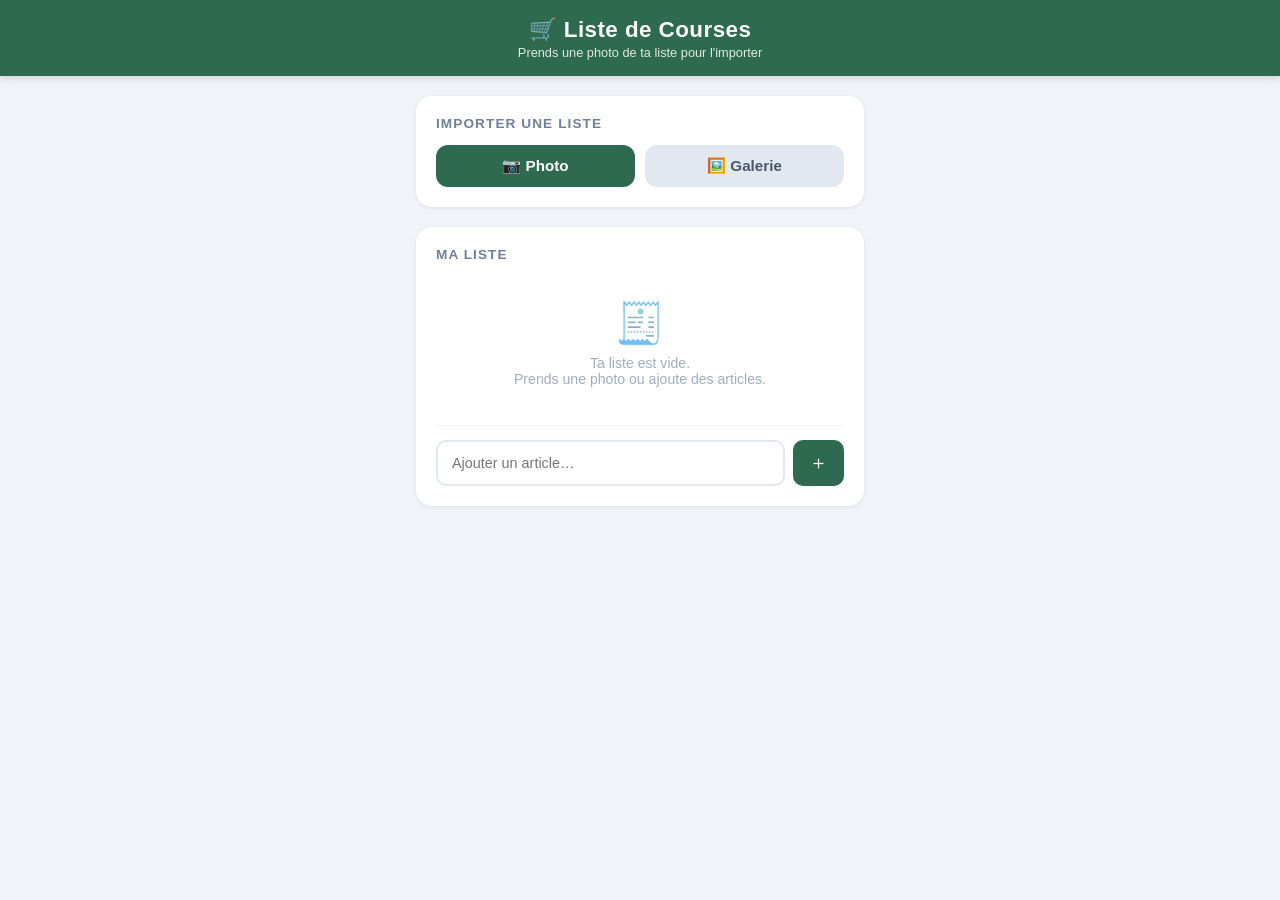
==== templates/index.html @ bf7882f8 "Add shopping list photo app with Claude vision Flask web app that lets users photograph a shopping l" ====
<!DOCTYPE html>
<html lang="fr">
<head>
  <meta charset="UTF-8">
  <meta name="viewport" content="width=device-width, initial-scale=1.0, maximum-scale=1.0">
  <title>Liste de Courses</title>
  <style>
    * { box-sizing: border-box; margin: 0; padding: 0; }

    body {
      font-family: -apple-system, BlinkMacSystemFont, 'Segoe UI', sans-serif;
      background: #f0f4f8;
      min-height: 100vh;
      color: #1a202c;
    }

    header {
      background: #2d6a4f;
      color: white;
      padding: 16px 20px;
      text-align: center;
      box-shadow: 0 2px 8px rgba(0,0,0,0.15);
    }

    header h1 {
      font-size: 1.4rem;
      font-weight: 700;
      letter-spacing: 0.02em;
    }

    header p {
      font-size: 0.8rem;
      opacity: 0.85;
      margin-top: 2px;
    }

    main {
      max-width: 480px;
      margin: 0 auto;
      padding: 20px 16px;
    }

    /* Photo section */
    .photo-section {
      background: white;
      border-radius: 16px;
      padding: 20px;
      box-shadow: 0 1px 4px rgba(0,0,0,0.08);
      margin-bottom: 20px;
    }

    .photo-section h2 {
      font-size: 0.85rem;
      text-transform: uppercase;
      letter-spacing: 0.08em;
      color: #718096;
      margin-bottom: 14px;
    }

    .photo-actions {
      display: flex;
      gap: 10px;
    }

    .btn {
      flex: 1;
      padding: 12px;
      border: none;
      border-radius: 12px;
      font-size: 0.95rem;
      font-weight: 600;
      cursor: pointer;
      transition: all 0.15s ease;
      display: flex;
      align-items: center;
      justify-content: center;
      gap: 6px;
    }

    .btn-primary {
      background: #2d6a4f;
      color: white;
    }

    .btn-primary:hover { background: #1b4332; }
    .btn-primary:active { transform: scale(0.97); }

    .btn-secondary {
      background: #e2e8f0;
      color: #4a5568;
    }

    .btn-secondary:hover { background: #cbd5e0; }
    .btn-secondary:active { transform: scale(0.97); }

    .btn:disabled {
      opacity: 0.5;
      cursor: not-allowed;
      transform: none;
    }

    input[type="file"] { display: none; }

    /* Preview */
    #preview-container {
      margin-top: 14px;
      display: none;
    }

    #preview-container img {
      width: 100%;
      max-height: 220px;
      object-fit: cover;
      border-radius: 10px;
      border: 2px solid #e2e8f0;
    }

    /* Spinner */
    .spinner-overlay {
      display: none;
      align-items: center;
      justify-content: center;
      gap: 10px;
      padding: 16px;
      color: #2d6a4f;
      font-weight: 500;
      font-size: 0.9rem;
    }

    .spinner {
      width: 22px;
      height: 22px;
      border: 3px solid #c6f6d5;
      border-top-color: #2d6a4f;
      border-radius: 50%;
      animation: spin 0.8s linear infinite;
    }

    @keyframes spin { to { transform: rotate(360deg); } }

    /* Error */
    .error-msg {
      display: none;
      background: #fff5f5;
      color: #c53030;
      border: 1px solid #fed7d7;
      border-radius: 10px;
      padding: 12px;
      font-size: 0.88rem;
      margin-top: 12px;
    }

    /* List section */
    .list-section {
      background: white;
      border-radius: 16px;
      padding: 20px;
      box-shadow: 0 1px 4px rgba(0,0,0,0.08);
    }

    .list-header {
      display: flex;
      align-items: center;
      justify-content: space-between;
      margin-bottom: 14px;
    }

    .list-header h2 {
      font-size: 0.85rem;
      text-transform: uppercase;
      letter-spacing: 0.08em;
      color: #718096;
    }

    .list-stats {
      font-size: 0.8rem;
      color: #a0aec0;
    }

    .clear-btn {
      background: none;
      border: none;
      color: #e53e3e;
      font-size: 0.8rem;
      cursor: pointer;
      padding: 4px 8px;
      border-radius: 6px;
      transition: background 0.15s;
    }

    .clear-btn:hover { background: #fff5f5; }

    #shopping-list {
      list-style: none;
    }

    #shopping-list li {
      display: flex;
      align-items: center;
      padding: 11px 0;
      border-bottom: 1px solid #f7fafc;
      gap: 12px;
      animation: slideIn 0.2s ease;
    }

    #shopping-list li:last-child { border-bottom: none; }

    @keyframes slideIn {
      from { opacity: 0; transform: translateX(-8px); }
      to { opacity: 1; transform: translateX(0); }
    }

    #shopping-list li input[type="checkbox"] {
      width: 20px;
      height: 20px;
      border-radius: 6px;
      accent-color: #2d6a4f;
      cursor: pointer;
      flex-shrink: 0;
    }

    .item-text {
      flex: 1;
      font-size: 0.95rem;
      transition: color 0.15s, text-decoration 0.15s;
      text-transform: capitalize;
    }

    .item-text.checked {
      color: #a0aec0;
      text-decoration: line-through;
    }

    .item-delete {
      background: none;
      border: none;
      color: #cbd5e0;
      cursor: pointer;
      font-size: 1.1rem;
      padding: 2px 6px;
      border-radius: 4px;
      transition: color 0.15s;
      line-height: 1;
    }

    .item-delete:hover { color: #e53e3e; }

    /* Add item manually */
    .add-item {
      display: flex;
      gap: 8px;
      margin-top: 14px;
      padding-top: 14px;
      border-top: 1px solid #f0f4f8;
    }

    .add-item input {
      flex: 1;
      padding: 10px 14px;
      border: 2px solid #e2e8f0;
      border-radius: 10px;
      font-size: 0.9rem;
      outline: none;
      transition: border-color 0.15s;
    }

    .add-item input:focus { border-color: #2d6a4f; }

    .add-item button {
      padding: 10px 16px;
      background: #2d6a4f;
      color: white;
      border: none;
      border-radius: 10px;
      font-size: 1.2rem;
      cursor: pointer;
      transition: background 0.15s;
    }

    .add-item button:hover { background: #1b4332; }

    /* Empty state */
    .empty-state {
      text-align: center;
      padding: 24px 0;
      color: #a0aec0;
    }

    .empty-state .icon { font-size: 2.5rem; margin-bottom: 8px; }
    .empty-state p { font-size: 0.88rem; }

    /* Progress bar */
    .progress-bar-container {
      margin-top: 12px;
      background: #f0f4f8;
      border-radius: 99px;
      height: 6px;
      overflow: hidden;
      display: none;
    }

    .progress-bar {
      height: 100%;
      background: #2d6a4f;
      border-radius: 99px;
      transition: width 0.3s ease;
    }
  </style>
</head>
<body>
  <header>
    <h1>🛒 Liste de Courses</h1>
    <p>Prends une photo de ta liste pour l'importer</p>
  </header>

  <main>
    <!-- Photo section -->
    <div class="photo-section">
      <h2>Importer une liste</h2>
      <div class="photo-actions">
        <button class="btn btn-primary" onclick="document.getElementById('camera-input').click()">
          📷 Photo
        </button>
        <button class="btn btn-secondary" onclick="document.getElementById('file-input').click()">
          🖼️ Galerie
        </button>
      </div>

      <input type="file" id="camera-input" accept="image/*" capture="environment">
      <input type="file" id="file-input" accept="image/*">

      <div id="preview-container">
        <img id="preview-img" alt="Aperçu">
      </div>

      <div class="spinner-overlay" id="spinner">
        <div class="spinner"></div>
        Analyse en cours…
      </div>

      <div class="error-msg" id="error-msg"></div>
    </div>

    <!-- Shopping list -->
    <div class="list-section">
      <div class="list-header">
        <h2>Ma liste</h2>
        <div style="display:flex;align-items:center;gap:10px">
          <span class="list-stats" id="list-stats"></span>
          <button class="clear-btn" id="clear-btn" onclick="clearList()" style="display:none">Vider</button>
        </div>
      </div>

      <div class="progress-bar-container" id="progress-container">
        <div class="progress-bar" id="progress-bar"></div>
      </div>

      <div class="empty-state" id="empty-state">
        <div class="icon">🧾</div>
        <p>Ta liste est vide.<br>Prends une photo ou ajoute des articles.</p>
      </div>

      <ul id="shopping-list"></ul>

      <div class="add-item">
        <input type="text" id="manual-input" placeholder="Ajouter un article…" onkeydown="if(event.key==='Enter') addManualItem()">
        <button onclick="addManualItem()">＋</button>
      </div>
    </div>
  </main>

  <script>
    let items = JSON.parse(localStorage.getItem('shopping-list') || '[]');
    renderList();

    function handleFile(file) {
      if (!file) return;
      const reader = new FileReader();
      reader.onload = (e) => {
        const dataUrl = e.target.result;
        document.getElementById('preview-img').src = dataUrl;
        document.getElementById('preview-container').style.display = 'block';
        analyzeImage(dataUrl);
      };
      reader.readAsDataURL(file);
    }

    document.getElementById('camera-input').addEventListener('change', e => handleFile(e.target.files[0]));
    document.getElementById('file-input').addEventListener('change', e => handleFile(e.target.files[0]));

    async function analyzeImage(dataUrl) {
      const spinner = document.getElementById('spinner');
      const errorEl = document.getElementById('error-msg');
      errorEl.style.display = 'none';
      spinner.style.display = 'flex';

      try {
        const res = await fetch('/analyze', {
          method: 'POST',
          headers: { 'Content-Type': 'application/json' },
          body: JSON.stringify({ image: dataUrl })
        });

        const data = await res.json();

        if (data.error) throw new Error(data.error);

        // Add new items (avoid duplicates)
        const existing = items.map(i => i.text.toLowerCase());
        let added = 0;
        for (const item of data.items) {
          if (!existing.includes(item.toLowerCase())) {
            items.push({ text: item, checked: false });
            added++;
          }
        }

        saveList();
        renderList();

        if (added === 0) {
          showError('Aucun nouvel article trouvé (tous déjà présents).');
        }
      } catch (err) {
        showError('Erreur : ' + err.message);
      } finally {
        spinner.style.display = 'none';
      }
    }

    function showError(msg) {
      const el = document.getElementById('error-msg');
      el.textContent = msg;
      el.style.display = 'block';
    }

    function renderList() {
      const ul = document.getElementById('shopping-list');
      const emptyState = document.getElementById('empty-state');
      const clearBtn = document.getElementById('clear-btn');
      const statsEl = document.getElementById('list-stats');
      const progressContainer = document.getElementById('progress-container');
      const progressBar = document.getElementById('progress-bar');

      ul.innerHTML = '';

      if (items.length === 0) {
        emptyState.style.display = 'block';
        clearBtn.style.display = 'none';
        statsEl.textContent = '';
        progressContainer.style.display = 'none';
        return;
      }

      emptyState.style.display = 'none';
      clearBtn.style.display = 'block';

      const checked = items.filter(i => i.checked).length;
      statsEl.textContent = `${checked}/${items.length}`;

      if (items.length > 1) {
        progressContainer.style.display = 'block';
        progressBar.style.width = `${(checked / items.length) * 100}%`;
      } else {
        progressContainer.style.display = 'none';
      }

      items.forEach((item, idx) => {
        const li = document.createElement('li');
        li.innerHTML = `
          <input type="checkbox" id="item-${idx}" ${item.checked ? 'checked' : ''} onchange="toggleItem(${idx})">
          <label for="item-${idx}" class="item-text ${item.checked ? 'checked' : ''}">${escapeHtml(item.text)}</label>
          <button class="item-delete" onclick="deleteItem(${idx})" title="Supprimer">✕</button>
        `;
        ul.appendChild(li);
      });
    }

    function toggleItem(idx) {
      items[idx].checked = !items[idx].checked;
      saveList();
      renderList();
    }

    function deleteItem(idx) {
      items.splice(idx, 1);
      saveList();
      renderList();
    }

    function clearList() {
      if (confirm('Vider toute la liste ?')) {
        items = [];
        saveList();
        renderList();
      }
    }

    function addManualItem() {
      const input = document.getElementById('manual-input');
      const text = input.value.trim();
      if (!text) return;
      items.push({ text, checked: false });
      input.value = '';
      saveList();
      renderList();
    }

    function saveList() {
      localStorage.setItem('shopping-list', JSON.stringify(items));
    }

    function escapeHtml(str) {
      return str.replace(/&/g,'&amp;').replace(/</g,'&lt;').replace(/>/g,'&gt;').replace(/"/g,'&quot;');
    }
  </script>
</body>
</html>
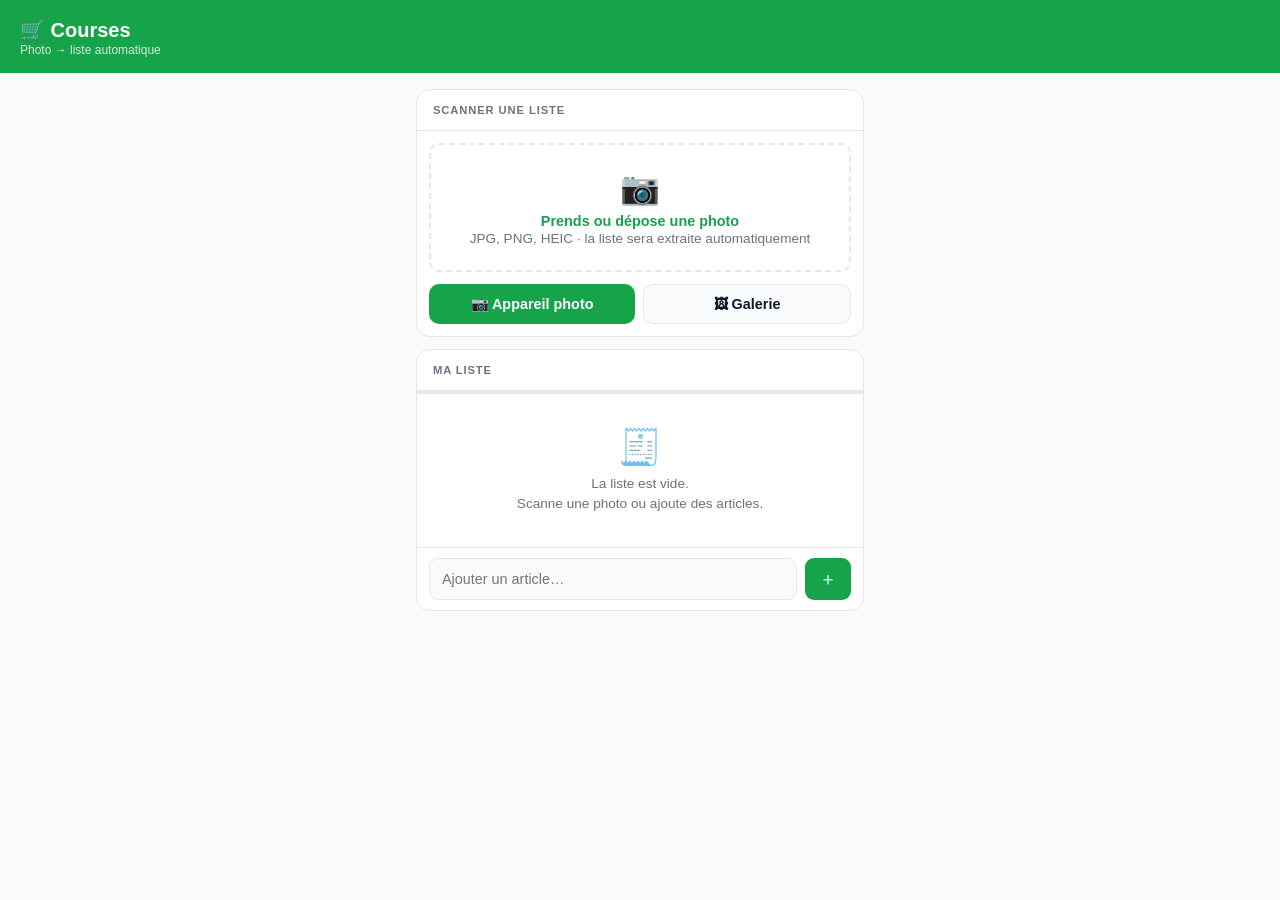
==== commit cbed00cd: "Refaire l'application de liste de courses UI entièrement refaite : zone de dépôt drag & drop, barre " ====
--- a/templates/index.html
+++ b/templates/index.html
@@ -2,517 +2,631 @@
 <html lang="fr">
 <head>
   <meta charset="UTF-8">
-  <meta name="viewport" content="width=device-width, initial-scale=1.0, maximum-scale=1.0">
-  <title>Liste de Courses</title>
+  <meta name="viewport" content="width=device-width, initial-scale=1.0, maximum-scale=1.0, user-scalable=no">
+  <title>Courses</title>
   <style>
-    * { box-sizing: border-box; margin: 0; padding: 0; }
+    :root {
+      --green: #16a34a;
+      --green-light: #dcfce7;
+      --green-dark: #14532d;
+      --red: #dc2626;
+      --red-light: #fee2e2;
+      --bg: #f9fafb;
+      --card: #ffffff;
+      --border: #e5e7eb;
+      --text: #111827;
+      --muted: #6b7280;
+      --radius: 14px;
+    }
+
+    * { box-sizing: border-box; margin: 0; padding: 0; -webkit-tap-highlight-color: transparent; }
 
     body {
-      font-family: -apple-system, BlinkMacSystemFont, 'Segoe UI', sans-serif;
-      background: #f0f4f8;
-      min-height: 100vh;
-      color: #1a202c;
-    }
-
-    header {
-      background: #2d6a4f;
+      font-family: -apple-system, BlinkMacSystemFont, 'Segoe UI', Helvetica, sans-serif;
+      background: var(--bg);
+      color: var(--text);
+      min-height: 100dvh;
+      padding-bottom: env(safe-area-inset-bottom);
+    }
+
+    /* ── Header ── */
+    .header {
+      background: var(--green);
       color: white;
-      padding: 16px 20px;
-      text-align: center;
-      box-shadow: 0 2px 8px rgba(0,0,0,0.15);
-    }
-
-    header h1 {
-      font-size: 1.4rem;
+      padding: 18px 20px 16px;
+      display: flex;
+      align-items: center;
+      justify-content: space-between;
+      position: sticky;
+      top: 0;
+      z-index: 10;
+    }
+
+    .header-left h1 {
+      font-size: 1.25rem;
       font-weight: 700;
-      letter-spacing: 0.02em;
-    }
-
-    header p {
+    }
+
+    .header-left p {
+      font-size: 0.75rem;
+      opacity: 0.8;
+      margin-top: 1px;
+    }
+
+    .header-badge {
+      background: rgba(255,255,255,0.2);
+      border-radius: 99px;
+      padding: 4px 12px;
       font-size: 0.8rem;
-      opacity: 0.85;
-      margin-top: 2px;
-    }
-
-    main {
+      font-weight: 600;
+    }
+
+    /* ── Container ── */
+    .container {
       max-width: 480px;
       margin: 0 auto;
-      padding: 20px 16px;
-    }
-
-    /* Photo section */
-    .photo-section {
-      background: white;
-      border-radius: 16px;
-      padding: 20px;
-      box-shadow: 0 1px 4px rgba(0,0,0,0.08);
-      margin-bottom: 20px;
-    }
-
-    .photo-section h2 {
-      font-size: 0.85rem;
+      padding: 16px;
+      display: flex;
+      flex-direction: column;
+      gap: 12px;
+    }
+
+    /* ── Card ── */
+    .card {
+      background: var(--card);
+      border-radius: var(--radius);
+      border: 1px solid var(--border);
+      overflow: hidden;
+    }
+
+    .card-header {
+      padding: 14px 16px;
+      display: flex;
+      align-items: center;
+      justify-content: space-between;
+      border-bottom: 1px solid var(--border);
+    }
+
+    .card-title {
+      font-size: 0.7rem;
+      font-weight: 700;
       text-transform: uppercase;
       letter-spacing: 0.08em;
-      color: #718096;
-      margin-bottom: 14px;
-    }
-
-    .photo-actions {
-      display: flex;
-      gap: 10px;
+      color: var(--muted);
+    }
+
+    /* ── Upload zone ── */
+    .upload-zone {
+      margin: 12px;
+      border: 2px dashed var(--border);
+      border-radius: 10px;
+      padding: 24px 16px;
+      text-align: center;
+      cursor: pointer;
+      transition: border-color 0.2s, background 0.2s;
+    }
+
+    .upload-zone:hover, .upload-zone.drag-over {
+      border-color: var(--green);
+      background: var(--green-light);
+    }
+
+    .upload-zone .icon {
+      font-size: 2rem;
+      margin-bottom: 6px;
+    }
+
+    .upload-zone p {
+      font-size: 0.85rem;
+      color: var(--muted);
+    }
+
+    .upload-zone strong {
+      display: block;
+      color: var(--green);
+      font-size: 0.9rem;
+      margin-bottom: 2px;
+    }
+
+    .btn-row {
+      display: flex;
+      gap: 8px;
+      padding: 0 12px 12px;
     }
 
     .btn {
       flex: 1;
-      padding: 12px;
+      padding: 11px 8px;
       border: none;
-      border-radius: 12px;
-      font-size: 0.95rem;
+      border-radius: 10px;
+      font-size: 0.9rem;
       font-weight: 600;
       cursor: pointer;
-      transition: all 0.15s ease;
       display: flex;
       align-items: center;
       justify-content: center;
-      gap: 6px;
-    }
-
-    .btn-primary {
-      background: #2d6a4f;
-      color: white;
-    }
-
-    .btn-primary:hover { background: #1b4332; }
-    .btn-primary:active { transform: scale(0.97); }
-
-    .btn-secondary {
-      background: #e2e8f0;
-      color: #4a5568;
-    }
-
-    .btn-secondary:hover { background: #cbd5e0; }
-    .btn-secondary:active { transform: scale(0.97); }
-
-    .btn:disabled {
-      opacity: 0.5;
-      cursor: not-allowed;
-      transform: none;
-    }
+      gap: 5px;
+      transition: filter 0.15s, transform 0.1s;
+    }
+
+    .btn:active { transform: scale(0.96); }
+    .btn:disabled { opacity: 0.45; pointer-events: none; }
+
+    .btn-green { background: var(--green); color: white; }
+    .btn-green:hover { filter: brightness(1.1); }
+    .btn-outline { background: var(--bg); color: var(--text); border: 1.5px solid var(--border); }
+    .btn-outline:hover { background: var(--border); }
 
     input[type="file"] { display: none; }
 
-    /* Preview */
-    #preview-container {
-      margin-top: 14px;
+    /* ── Preview ── */
+    #preview-wrap {
       display: none;
-    }
-
-    #preview-container img {
+      position: relative;
+      margin: 0 12px 12px;
+    }
+
+    #preview-wrap img {
       width: 100%;
-      max-height: 220px;
+      max-height: 200px;
       object-fit: cover;
       border-radius: 10px;
-      border: 2px solid #e2e8f0;
-    }
-
-    /* Spinner */
-    .spinner-overlay {
+      display: block;
+    }
+
+    #remove-preview {
+      position: absolute;
+      top: 6px;
+      right: 6px;
+      width: 26px;
+      height: 26px;
+      background: rgba(0,0,0,0.55);
+      color: white;
+      border: none;
+      border-radius: 50%;
+      cursor: pointer;
+      font-size: 0.75rem;
+      display: flex;
+      align-items: center;
+      justify-content: center;
+    }
+
+    /* ── Analyzing state ── */
+    .analyzing {
       display: none;
       align-items: center;
       justify-content: center;
       gap: 10px;
-      padding: 16px;
-      color: #2d6a4f;
+      padding: 14px;
+      color: var(--green);
+      font-size: 0.875rem;
       font-weight: 500;
-      font-size: 0.9rem;
-    }
-
-    .spinner {
-      width: 22px;
-      height: 22px;
-      border: 3px solid #c6f6d5;
-      border-top-color: #2d6a4f;
+    }
+
+    .dot-loader span {
+      display: inline-block;
+      width: 7px;
+      height: 7px;
       border-radius: 50%;
-      animation: spin 0.8s linear infinite;
-    }
-
-    @keyframes spin { to { transform: rotate(360deg); } }
-
-    /* Error */
-    .error-msg {
+      background: var(--green);
+      animation: bounce 1.2s ease-in-out infinite;
+    }
+
+    .dot-loader span:nth-child(2) { animation-delay: 0.2s; }
+    .dot-loader span:nth-child(3) { animation-delay: 0.4s; }
+
+    @keyframes bounce {
+      0%, 80%, 100% { transform: scale(0.6); opacity: 0.4; }
+      40% { transform: scale(1); opacity: 1; }
+    }
+
+    /* ── Error ── */
+    .error-box {
       display: none;
-      background: #fff5f5;
-      color: #c53030;
-      border: 1px solid #fed7d7;
-      border-radius: 10px;
-      padding: 12px;
-      font-size: 0.88rem;
-      margin-top: 12px;
-    }
-
-    /* List section */
-    .list-section {
-      background: white;
-      border-radius: 16px;
-      padding: 20px;
-      box-shadow: 0 1px 4px rgba(0,0,0,0.08);
-    }
-
-    .list-header {
-      display: flex;
+      margin: 0 12px 12px;
+      background: var(--red-light);
+      color: var(--red);
+      border-radius: 8px;
+      padding: 10px 12px;
+      font-size: 0.82rem;
+    }
+
+    /* ── Success flash ── */
+    .flash {
+      display: none;
+      margin: 0 12px 12px;
+      background: var(--green-light);
+      color: var(--green-dark);
+      border-radius: 8px;
+      padding: 10px 12px;
+      font-size: 0.82rem;
+      font-weight: 500;
+    }
+
+    /* ── Progress ── */
+    .progress-bar {
+      height: 3px;
+      background: var(--border);
+      position: relative;
+      overflow: hidden;
+    }
+
+    .progress-fill {
+      height: 100%;
+      background: var(--green);
+      transition: width 0.4s ease;
+    }
+
+    /* ── List ── */
+    .list-actions {
+      display: flex;
+      gap: 8px;
       align-items: center;
-      justify-content: space-between;
-      margin-bottom: 14px;
-    }
-
-    .list-header h2 {
-      font-size: 0.85rem;
-      text-transform: uppercase;
-      letter-spacing: 0.08em;
-      color: #718096;
-    }
-
-    .list-stats {
-      font-size: 0.8rem;
-      color: #a0aec0;
-    }
-
-    .clear-btn {
+    }
+
+    .text-btn {
       background: none;
       border: none;
-      color: #e53e3e;
-      font-size: 0.8rem;
-      cursor: pointer;
-      padding: 4px 8px;
-      border-radius: 6px;
+      font-size: 0.75rem;
+      cursor: pointer;
+      padding: 3px 6px;
+      border-radius: 5px;
       transition: background 0.15s;
     }
 
-    .clear-btn:hover { background: #fff5f5; }
-
-    #shopping-list {
-      list-style: none;
-    }
-
-    #shopping-list li {
+    .text-btn-red { color: var(--red); }
+    .text-btn-red:hover { background: var(--red-light); }
+    .text-btn-muted { color: var(--muted); }
+    .text-btn-muted:hover { background: var(--bg); }
+
+    #list-wrap {
+      padding: 4px 0;
+    }
+
+    .item {
       display: flex;
       align-items: center;
-      padding: 11px 0;
-      border-bottom: 1px solid #f7fafc;
       gap: 12px;
-      animation: slideIn 0.2s ease;
-    }
-
-    #shopping-list li:last-child { border-bottom: none; }
-
-    @keyframes slideIn {
-      from { opacity: 0; transform: translateX(-8px); }
-      to { opacity: 1; transform: translateX(0); }
-    }
-
-    #shopping-list li input[type="checkbox"] {
-      width: 20px;
-      height: 20px;
-      border-radius: 6px;
-      accent-color: #2d6a4f;
+      padding: 11px 16px;
+      border-bottom: 1px solid #f3f4f6;
+      animation: fadeSlide 0.18s ease;
+    }
+
+    .item:last-child { border-bottom: none; }
+
+    @keyframes fadeSlide {
+      from { opacity: 0; transform: translateY(4px); }
+      to   { opacity: 1; transform: translateY(0); }
+    }
+
+    .item input[type="checkbox"] {
+      width: 19px;
+      height: 19px;
+      accent-color: var(--green);
       cursor: pointer;
       flex-shrink: 0;
     }
 
-    .item-text {
+    .item-label {
       flex: 1;
       font-size: 0.95rem;
-      transition: color 0.15s, text-decoration 0.15s;
+      cursor: pointer;
+      word-break: break-word;
+      transition: color 0.15s;
       text-transform: capitalize;
     }
 
-    .item-text.checked {
-      color: #a0aec0;
+    .item-label.done {
+      color: #9ca3af;
       text-decoration: line-through;
     }
 
-    .item-delete {
+    .item-del {
       background: none;
       border: none;
-      color: #cbd5e0;
-      cursor: pointer;
-      font-size: 1.1rem;
-      padding: 2px 6px;
+      color: #d1d5db;
+      cursor: pointer;
+      font-size: 1rem;
+      padding: 2px 5px;
       border-radius: 4px;
       transition: color 0.15s;
       line-height: 1;
-    }
-
-    .item-delete:hover { color: #e53e3e; }
-
-    /* Add item manually */
-    .add-item {
+      flex-shrink: 0;
+    }
+
+    .item-del:hover { color: var(--red); }
+
+    /* ── Empty ── */
+    .empty {
+      text-align: center;
+      padding: 28px 16px;
+      color: var(--muted);
+    }
+
+    .empty .big { font-size: 2.2rem; margin-bottom: 6px; }
+    .empty p { font-size: 0.85rem; line-height: 1.5; }
+
+    /* ── Add manually ── */
+    .add-row {
       display: flex;
       gap: 8px;
-      margin-top: 14px;
-      padding-top: 14px;
-      border-top: 1px solid #f0f4f8;
-    }
-
-    .add-item input {
+      padding: 10px 12px;
+      border-top: 1px solid var(--border);
+    }
+
+    .add-row input {
       flex: 1;
-      padding: 10px 14px;
-      border: 2px solid #e2e8f0;
-      border-radius: 10px;
+      padding: 9px 12px;
+      border: 1.5px solid var(--border);
+      border-radius: 9px;
       font-size: 0.9rem;
       outline: none;
-      transition: border-color 0.15s;
-    }
-
-    .add-item input:focus { border-color: #2d6a4f; }
-
-    .add-item button {
-      padding: 10px 16px;
-      background: #2d6a4f;
+      transition: border-color 0.2s;
+      background: var(--bg);
+    }
+
+    .add-row input:focus { border-color: var(--green); background: white; }
+
+    .add-row button {
+      padding: 9px 14px;
+      background: var(--green);
       color: white;
       border: none;
-      border-radius: 10px;
-      font-size: 1.2rem;
-      cursor: pointer;
-      transition: background 0.15s;
-    }
-
-    .add-item button:hover { background: #1b4332; }
-
-    /* Empty state */
-    .empty-state {
-      text-align: center;
-      padding: 24px 0;
-      color: #a0aec0;
-    }
-
-    .empty-state .icon { font-size: 2.5rem; margin-bottom: 8px; }
-    .empty-state p { font-size: 0.88rem; }
-
-    /* Progress bar */
-    .progress-bar-container {
-      margin-top: 12px;
-      background: #f0f4f8;
-      border-radius: 99px;
-      height: 6px;
-      overflow: hidden;
-      display: none;
-    }
-
-    .progress-bar {
-      height: 100%;
-      background: #2d6a4f;
-      border-radius: 99px;
-      transition: width 0.3s ease;
-    }
+      border-radius: 9px;
+      font-size: 1.1rem;
+      cursor: pointer;
+      transition: filter 0.15s;
+    }
+
+    .add-row button:hover { filter: brightness(1.1); }
   </style>
 </head>
 <body>
-  <header>
-    <h1>🛒 Liste de Courses</h1>
-    <p>Prends une photo de ta liste pour l'importer</p>
-  </header>
-
-  <main>
-    <!-- Photo section -->
-    <div class="photo-section">
-      <h2>Importer une liste</h2>
-      <div class="photo-actions">
-        <button class="btn btn-primary" onclick="document.getElementById('camera-input').click()">
-          📷 Photo
-        </button>
-        <button class="btn btn-secondary" onclick="document.getElementById('file-input').click()">
-          🖼️ Galerie
-        </button>
+
+<header class="header">
+  <div class="header-left">
+    <h1>🛒 Courses</h1>
+    <p>Photo → liste automatique</p>
+  </div>
+  <span class="header-badge" id="header-badge" style="display:none"></span>
+</header>
+
+<div class="container">
+
+  <!-- Scan card -->
+  <div class="card">
+    <div class="card-header">
+      <span class="card-title">Scanner une liste</span>
+    </div>
+
+    <div class="upload-zone" id="drop-zone">
+      <div class="icon">📷</div>
+      <strong>Prends ou dépose une photo</strong>
+      <p>JPG, PNG, HEIC · la liste sera extraite automatiquement</p>
+    </div>
+
+    <div class="btn-row">
+      <button class="btn btn-green" onclick="document.getElementById('cam').click()">
+        📷 Appareil photo
+      </button>
+      <button class="btn btn-outline" onclick="document.getElementById('gal').click()">
+        🖼 Galerie
+      </button>
+    </div>
+
+    <input type="file" id="cam" accept="image/*" capture="environment">
+    <input type="file" id="gal" accept="image/*">
+
+    <div id="preview-wrap">
+      <img id="preview-img" alt="">
+      <button id="remove-preview" onclick="resetPreview()">✕</button>
+    </div>
+
+    <div class="analyzing" id="analyzing">
+      <div class="dot-loader"><span></span><span></span><span></span></div>
+      Claude analyse la photo…
+    </div>
+
+    <div class="error-box" id="error-box"></div>
+    <div class="flash" id="flash-box"></div>
+  </div>
+
+  <!-- List card -->
+  <div class="card">
+    <div class="card-header">
+      <span class="card-title">Ma liste</span>
+      <div class="list-actions">
+        <button class="text-btn text-btn-muted" id="uncheck-btn" onclick="uncheckAll()" style="display:none">Tout décocher</button>
+        <button class="text-btn text-btn-red" id="clear-btn" onclick="clearList()" style="display:none">Tout supprimer</button>
       </div>
-
-      <input type="file" id="camera-input" accept="image/*" capture="environment">
-      <input type="file" id="file-input" accept="image/*">
-
-      <div id="preview-container">
-        <img id="preview-img" alt="Aperçu">
+    </div>
+
+    <div class="progress-bar">
+      <div class="progress-fill" id="progress-fill" style="width:0%"></div>
+    </div>
+
+    <div id="list-wrap">
+      <div class="empty" id="empty-state">
+        <div class="big">🧾</div>
+        <p>La liste est vide.<br>Scanne une photo ou ajoute des articles.</p>
       </div>
-
-      <div class="spinner-overlay" id="spinner">
-        <div class="spinner"></div>
-        Analyse en cours…
-      </div>
-
-      <div class="error-msg" id="error-msg"></div>
-    </div>
-
-    <!-- Shopping list -->
-    <div class="list-section">
-      <div class="list-header">
-        <h2>Ma liste</h2>
-        <div style="display:flex;align-items:center;gap:10px">
-          <span class="list-stats" id="list-stats"></span>
-          <button class="clear-btn" id="clear-btn" onclick="clearList()" style="display:none">Vider</button>
-        </div>
-      </div>
-
-      <div class="progress-bar-container" id="progress-container">
-        <div class="progress-bar" id="progress-bar"></div>
-      </div>
-
-      <div class="empty-state" id="empty-state">
-        <div class="icon">🧾</div>
-        <p>Ta liste est vide.<br>Prends une photo ou ajoute des articles.</p>
-      </div>
-
-      <ul id="shopping-list"></ul>
-
-      <div class="add-item">
-        <input type="text" id="manual-input" placeholder="Ajouter un article…" onkeydown="if(event.key==='Enter') addManualItem()">
-        <button onclick="addManualItem()">＋</button>
-      </div>
-    </div>
-  </main>
-
-  <script>
-    let items = JSON.parse(localStorage.getItem('shopping-list') || '[]');
-    renderList();
-
-    function handleFile(file) {
-      if (!file) return;
-      const reader = new FileReader();
-      reader.onload = (e) => {
-        const dataUrl = e.target.result;
-        document.getElementById('preview-img').src = dataUrl;
-        document.getElementById('preview-container').style.display = 'block';
-        analyzeImage(dataUrl);
-      };
-      reader.readAsDataURL(file);
-    }
-
-    document.getElementById('camera-input').addEventListener('change', e => handleFile(e.target.files[0]));
-    document.getElementById('file-input').addEventListener('change', e => handleFile(e.target.files[0]));
-
-    async function analyzeImage(dataUrl) {
-      const spinner = document.getElementById('spinner');
-      const errorEl = document.getElementById('error-msg');
-      errorEl.style.display = 'none';
-      spinner.style.display = 'flex';
-
-      try {
-        const res = await fetch('/analyze', {
-          method: 'POST',
-          headers: { 'Content-Type': 'application/json' },
-          body: JSON.stringify({ image: dataUrl })
-        });
-
-        const data = await res.json();
-
-        if (data.error) throw new Error(data.error);
-
-        // Add new items (avoid duplicates)
-        const existing = items.map(i => i.text.toLowerCase());
-        let added = 0;
-        for (const item of data.items) {
-          if (!existing.includes(item.toLowerCase())) {
-            items.push({ text: item, checked: false });
-            added++;
-          }
-        }
-
-        saveList();
-        renderList();
-
-        if (added === 0) {
-          showError('Aucun nouvel article trouvé (tous déjà présents).');
-        }
-      } catch (err) {
-        showError('Erreur : ' + err.message);
-      } finally {
-        spinner.style.display = 'none';
-      }
-    }
-
-    function showError(msg) {
-      const el = document.getElementById('error-msg');
-      el.textContent = msg;
-      el.style.display = 'block';
-    }
-
-    function renderList() {
-      const ul = document.getElementById('shopping-list');
-      const emptyState = document.getElementById('empty-state');
-      const clearBtn = document.getElementById('clear-btn');
-      const statsEl = document.getElementById('list-stats');
-      const progressContainer = document.getElementById('progress-container');
-      const progressBar = document.getElementById('progress-bar');
-
-      ul.innerHTML = '';
-
-      if (items.length === 0) {
-        emptyState.style.display = 'block';
-        clearBtn.style.display = 'none';
-        statsEl.textContent = '';
-        progressContainer.style.display = 'none';
-        return;
-      }
-
-      emptyState.style.display = 'none';
-      clearBtn.style.display = 'block';
-
-      const checked = items.filter(i => i.checked).length;
-      statsEl.textContent = `${checked}/${items.length}`;
-
-      if (items.length > 1) {
-        progressContainer.style.display = 'block';
-        progressBar.style.width = `${(checked / items.length) * 100}%`;
-      } else {
-        progressContainer.style.display = 'none';
-      }
-
-      items.forEach((item, idx) => {
-        const li = document.createElement('li');
-        li.innerHTML = `
-          <input type="checkbox" id="item-${idx}" ${item.checked ? 'checked' : ''} onchange="toggleItem(${idx})">
-          <label for="item-${idx}" class="item-text ${item.checked ? 'checked' : ''}">${escapeHtml(item.text)}</label>
-          <button class="item-delete" onclick="deleteItem(${idx})" title="Supprimer">✕</button>
-        `;
-        ul.appendChild(li);
+      <ul id="item-list" style="list-style:none"></ul>
+    </div>
+
+    <div class="add-row">
+      <input type="text" id="manual-input" placeholder="Ajouter un article…" onkeydown="if(event.key==='Enter')addManual()">
+      <button onclick="addManual()">＋</button>
+    </div>
+  </div>
+
+</div>
+
+<script>
+  // ── State ──────────────────────────────────────────
+  let items = JSON.parse(localStorage.getItem('items') || '[]');
+  render();
+
+  // ── File inputs ────────────────────────────────────
+  document.getElementById('cam').addEventListener('change', e => process(e.target.files[0]));
+  document.getElementById('gal').addEventListener('change', e => process(e.target.files[0]));
+
+  // Drag & drop
+  const dropZone = document.getElementById('drop-zone');
+  dropZone.addEventListener('click', () => document.getElementById('gal').click());
+  dropZone.addEventListener('dragover', e => { e.preventDefault(); dropZone.classList.add('drag-over'); });
+  dropZone.addEventListener('dragleave', () => dropZone.classList.remove('drag-over'));
+  dropZone.addEventListener('drop', e => {
+    e.preventDefault();
+    dropZone.classList.remove('drag-over');
+    const f = e.dataTransfer.files[0];
+    if (f && f.type.startsWith('image/')) process(f);
+  });
+
+  function process(file) {
+    if (!file) return;
+    const reader = new FileReader();
+    reader.onload = e => {
+      showPreview(e.target.result);
+      analyze(e.target.result);
+    };
+    reader.readAsDataURL(file);
+  }
+
+  function showPreview(src) {
+    document.getElementById('preview-img').src = src;
+    document.getElementById('preview-wrap').style.display = 'block';
+    document.getElementById('drop-zone').style.display = 'none';
+    hide('error-box'); hide('flash-box');
+  }
+
+  function resetPreview() {
+    document.getElementById('preview-wrap').style.display = 'none';
+    document.getElementById('drop-zone').style.display = '';
+    document.getElementById('cam').value = '';
+    document.getElementById('gal').value = '';
+    hide('error-box'); hide('flash-box');
+  }
+
+  // ── Analyze ────────────────────────────────────────
+  async function analyze(dataUrl) {
+    show('analyzing'); hide('error-box'); hide('flash-box');
+
+    try {
+      const res = await fetch('/analyze', {
+        method: 'POST',
+        headers: { 'Content-Type': 'application/json' },
+        body: JSON.stringify({ image: dataUrl })
       });
-    }
-
-    function toggleItem(idx) {
-      items[idx].checked = !items[idx].checked;
-      saveList();
-      renderList();
-    }
-
-    function deleteItem(idx) {
-      items.splice(idx, 1);
-      saveList();
-      renderList();
-    }
-
-    function clearList() {
-      if (confirm('Vider toute la liste ?')) {
-        items = [];
-        saveList();
-        renderList();
-      }
-    }
-
-    function addManualItem() {
-      const input = document.getElementById('manual-input');
-      const text = input.value.trim();
-      if (!text) return;
-      items.push({ text, checked: false });
-      input.value = '';
-      saveList();
-      renderList();
-    }
-
-    function saveList() {
-      localStorage.setItem('shopping-list', JSON.stringify(items));
-    }
-
-    function escapeHtml(str) {
-      return str.replace(/&/g,'&amp;').replace(/</g,'&lt;').replace(/>/g,'&gt;').replace(/"/g,'&quot;');
-    }
-  </script>
+      const data = await res.json();
+      if (data.error) throw new Error(data.error);
+
+      const existing = new Set(items.map(i => i.text.toLowerCase()));
+      const newItems = data.items.filter(t => !existing.has(t.toLowerCase()));
+      newItems.forEach(t => items.push({ text: t, done: false }));
+      save(); render();
+
+      showFlash(newItems.length
+        ? `✅ ${newItems.length} article${newItems.length > 1 ? 's' : ''} ajouté${newItems.length > 1 ? 's' : ''}`
+        : '⚠️ Aucun nouvel article trouvé');
+    } catch (err) {
+      showError(err.message);
+    } finally {
+      hide('analyzing');
+    }
+  }
+
+  // ── Render ─────────────────────────────────────────
+  function render() {
+    const ul = document.getElementById('item-list');
+    const empty = document.getElementById('empty-state');
+    const clearBtn = document.getElementById('clear-btn');
+    const uncheckBtn = document.getElementById('uncheck-btn');
+    const badge = document.getElementById('header-badge');
+    const fill = document.getElementById('progress-fill');
+
+    ul.innerHTML = '';
+
+    if (items.length === 0) {
+      empty.style.display = '';
+      clearBtn.style.display = 'none';
+      uncheckBtn.style.display = 'none';
+      badge.style.display = 'none';
+      fill.style.width = '0%';
+      return;
+    }
+
+    empty.style.display = 'none';
+    clearBtn.style.display = '';
+    const doneCount = items.filter(i => i.done).length;
+    uncheckBtn.style.display = doneCount > 0 ? '' : 'none';
+    badge.style.display = '';
+    badge.textContent = `${doneCount}/${items.length}`;
+    fill.style.width = `${(doneCount / items.length) * 100}%`;
+
+    items.forEach((item, idx) => {
+      const li = document.createElement('li');
+      li.className = 'item';
+      li.innerHTML = `
+        <input type="checkbox" id="cb${idx}" ${item.done ? 'checked' : ''} onchange="toggle(${idx})">
+        <label for="cb${idx}" class="item-label ${item.done ? 'done' : ''}">${esc(item.text)}</label>
+        <button class="item-del" onclick="del(${idx})">✕</button>
+      `;
+      ul.appendChild(li);
+    });
+  }
+
+  function toggle(idx) {
+    items[idx].done = !items[idx].done;
+    save(); render();
+  }
+
+  function del(idx) {
+    items.splice(idx, 1);
+    save(); render();
+  }
+
+  function clearList() {
+    if (confirm('Supprimer tous les articles ?')) {
+      items = []; save(); render();
+    }
+  }
+
+  function uncheckAll() {
+    items.forEach(i => i.done = false);
+    save(); render();
+  }
+
+  function addManual() {
+    const inp = document.getElementById('manual-input');
+    const text = inp.value.trim();
+    if (!text) return;
+    items.push({ text, done: false });
+    inp.value = '';
+    save(); render();
+  }
+
+  // ── Helpers ────────────────────────────────────────
+  function save() { localStorage.setItem('items', JSON.stringify(items)); }
+
+  function show(id) { document.getElementById(id).style.display = 'flex'; }
+  function hide(id) { document.getElementById(id).style.display = 'none'; }
+
+  function showError(msg) {
+    const el = document.getElementById('error-box');
+    el.textContent = '⚠️ ' + msg;
+    el.style.display = 'block';
+  }
+
+  function showFlash(msg) {
+    const el = document.getElementById('flash-box');
+    el.textContent = msg;
+    el.style.display = 'block';
+    setTimeout(() => el.style.display = 'none', 3000);
+  }
+
+  function esc(s) {
+    return s.replace(/&/g,'&amp;').replace(/</g,'&lt;').replace(/>/g,'&gt;').replace(/"/g,'&quot;');
+  }
+</script>
 </body>
 </html>
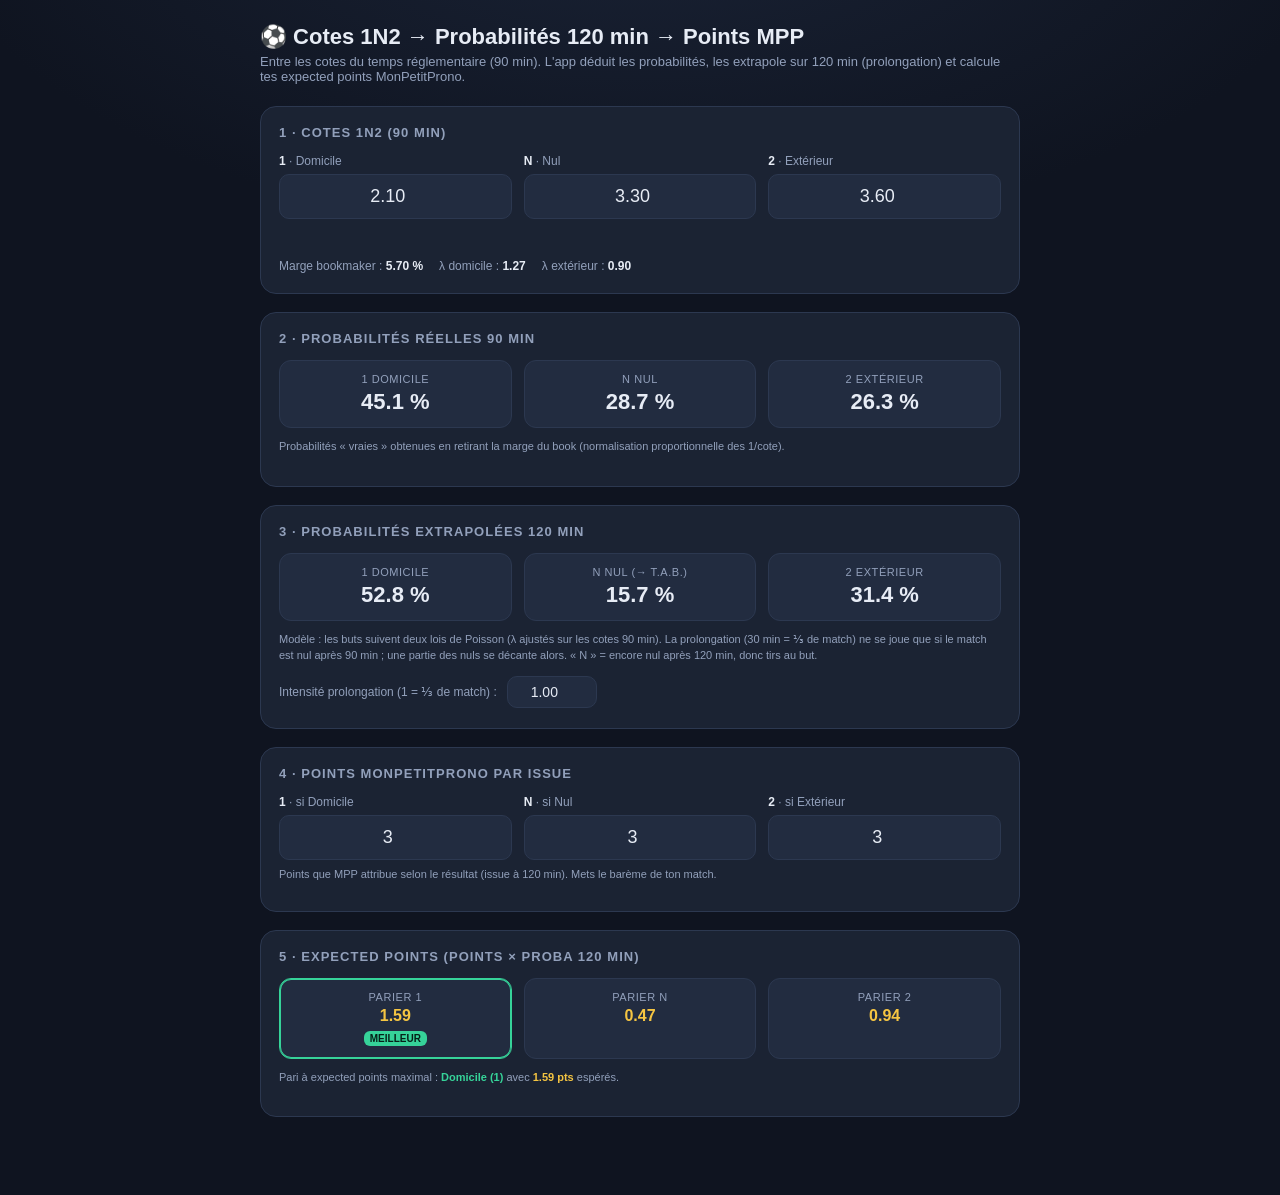
==== commit e2184688: "Transformer l'app en calculateur de cotes 1N2 → 120 min → points MPP - Saisie des cotes 1N2 (90 min)" ====
--- a/templates/index.html
+++ b/templates/index.html
@@ -2,631 +2,305 @@
 <html lang="fr">
 <head>
   <meta charset="UTF-8">
-  <meta name="viewport" content="width=device-width, initial-scale=1.0, maximum-scale=1.0, user-scalable=no">
-  <title>Courses</title>
+  <meta name="viewport" content="width=device-width, initial-scale=1.0">
+  <title>Cotes 1N2 → 120 min → Expected Points MPP</title>
   <style>
     :root {
-      --green: #16a34a;
-      --green-light: #dcfce7;
-      --green-dark: #14532d;
-      --red: #dc2626;
-      --red-light: #fee2e2;
-      --bg: #f9fafb;
-      --card: #ffffff;
-      --border: #e5e7eb;
-      --text: #111827;
-      --muted: #6b7280;
-      --radius: 14px;
-    }
-
-    * { box-sizing: border-box; margin: 0; padding: 0; -webkit-tap-highlight-color: transparent; }
-
+      --bg: #0f1420;
+      --card: #18203020;
+      --panel: #1b2333;
+      --panel2: #222c40;
+      --line: #2c3850;
+      --txt: #e7ecf5;
+      --muted: #92a0bb;
+      --accent: #3ea6ff;
+      --green: #36d399;
+      --gold: #f5c542;
+      --red: #f06464;
+    }
+    * { box-sizing: border-box; }
     body {
-      font-family: -apple-system, BlinkMacSystemFont, 'Segoe UI', Helvetica, sans-serif;
-      background: var(--bg);
-      color: var(--text);
-      min-height: 100dvh;
-      padding-bottom: env(safe-area-inset-bottom);
-    }
-
-    /* ── Header ── */
-    .header {
-      background: var(--green);
-      color: white;
-      padding: 18px 20px 16px;
-      display: flex;
-      align-items: center;
-      justify-content: space-between;
-      position: sticky;
-      top: 0;
-      z-index: 10;
-    }
-
-    .header-left h1 {
-      font-size: 1.25rem;
-      font-weight: 700;
-    }
-
-    .header-left p {
-      font-size: 0.75rem;
-      opacity: 0.8;
-      margin-top: 1px;
-    }
-
-    .header-badge {
-      background: rgba(255,255,255,0.2);
-      border-radius: 99px;
-      padding: 4px 12px;
-      font-size: 0.8rem;
-      font-weight: 600;
-    }
-
-    /* ── Container ── */
-    .container {
-      max-width: 480px;
-      margin: 0 auto;
-      padding: 16px;
-      display: flex;
-      flex-direction: column;
-      gap: 12px;
-    }
-
-    /* ── Card ── */
+      margin: 0;
+      font-family: -apple-system, BlinkMacSystemFont, "Segoe UI", Roboto, Helvetica, Arial, sans-serif;
+      background: radial-gradient(1200px 600px at 50% -10%, #1a2336 0%, #0f1420 60%);
+      color: var(--txt);
+      min-height: 100vh;
+      padding: 24px 14px 60px;
+    }
+    .wrap { max-width: 760px; margin: 0 auto; }
+    h1 { font-size: 22px; margin: 0 0 4px; }
+    .sub { color: var(--muted); font-size: 13px; margin: 0 0 22px; }
     .card {
-      background: var(--card);
-      border-radius: var(--radius);
-      border: 1px solid var(--border);
-      overflow: hidden;
-    }
-
-    .card-header {
-      padding: 14px 16px;
-      display: flex;
-      align-items: center;
-      justify-content: space-between;
-      border-bottom: 1px solid var(--border);
-    }
-
-    .card-title {
-      font-size: 0.7rem;
-      font-weight: 700;
-      text-transform: uppercase;
-      letter-spacing: 0.08em;
-      color: var(--muted);
-    }
-
-    /* ── Upload zone ── */
-    .upload-zone {
-      margin: 12px;
-      border: 2px dashed var(--border);
+      background: var(--panel);
+      border: 1px solid var(--line);
+      border-radius: 16px;
+      padding: 18px 18px 20px;
+      margin-bottom: 18px;
+    }
+    .card h2 {
+      font-size: 13px; text-transform: uppercase; letter-spacing: .08em;
+      color: var(--muted); margin: 0 0 14px; font-weight: 600;
+    }
+    .grid3 { display: grid; grid-template-columns: 1fr 1fr 1fr; gap: 12px; }
+    .field label { display: block; font-size: 12px; color: var(--muted); margin-bottom: 6px; }
+    .field .tag { font-weight: 700; color: var(--txt); }
+    input[type="number"] {
+      width: 100%;
+      background: var(--panel2);
+      border: 1px solid var(--line);
       border-radius: 10px;
-      padding: 24px 16px;
+      color: var(--txt);
+      font-size: 18px;
+      padding: 11px 12px;
       text-align: center;
-      cursor: pointer;
-      transition: border-color 0.2s, background 0.2s;
-    }
-
-    .upload-zone:hover, .upload-zone.drag-over {
-      border-color: var(--green);
-      background: var(--green-light);
-    }
-
-    .upload-zone .icon {
-      font-size: 2rem;
-      margin-bottom: 6px;
-    }
-
-    .upload-zone p {
-      font-size: 0.85rem;
-      color: var(--muted);
-    }
-
-    .upload-zone strong {
-      display: block;
-      color: var(--green);
-      font-size: 0.9rem;
-      margin-bottom: 2px;
-    }
-
-    .btn-row {
-      display: flex;
-      gap: 8px;
-      padding: 0 12px 12px;
-    }
-
-    .btn {
-      flex: 1;
-      padding: 11px 8px;
-      border: none;
-      border-radius: 10px;
-      font-size: 0.9rem;
-      font-weight: 600;
-      cursor: pointer;
-      display: flex;
-      align-items: center;
-      justify-content: center;
-      gap: 5px;
-      transition: filter 0.15s, transform 0.1s;
-    }
-
-    .btn:active { transform: scale(0.96); }
-    .btn:disabled { opacity: 0.45; pointer-events: none; }
-
-    .btn-green { background: var(--green); color: white; }
-    .btn-green:hover { filter: brightness(1.1); }
-    .btn-outline { background: var(--bg); color: var(--text); border: 1.5px solid var(--border); }
-    .btn-outline:hover { background: var(--border); }
-
-    input[type="file"] { display: none; }
-
-    /* ── Preview ── */
-    #preview-wrap {
-      display: none;
-      position: relative;
-      margin: 0 12px 12px;
-    }
-
-    #preview-wrap img {
-      width: 100%;
-      max-height: 200px;
-      object-fit: cover;
-      border-radius: 10px;
-      display: block;
-    }
-
-    #remove-preview {
-      position: absolute;
-      top: 6px;
-      right: 6px;
-      width: 26px;
-      height: 26px;
-      background: rgba(0,0,0,0.55);
-      color: white;
-      border: none;
-      border-radius: 50%;
-      cursor: pointer;
-      font-size: 0.75rem;
-      display: flex;
-      align-items: center;
-      justify-content: center;
-    }
-
-    /* ── Analyzing state ── */
-    .analyzing {
-      display: none;
-      align-items: center;
-      justify-content: center;
-      gap: 10px;
-      padding: 14px;
-      color: var(--green);
-      font-size: 0.875rem;
-      font-weight: 500;
-    }
-
-    .dot-loader span {
-      display: inline-block;
-      width: 7px;
-      height: 7px;
-      border-radius: 50%;
-      background: var(--green);
-      animation: bounce 1.2s ease-in-out infinite;
-    }
-
-    .dot-loader span:nth-child(2) { animation-delay: 0.2s; }
-    .dot-loader span:nth-child(3) { animation-delay: 0.4s; }
-
-    @keyframes bounce {
-      0%, 80%, 100% { transform: scale(0.6); opacity: 0.4; }
-      40% { transform: scale(1); opacity: 1; }
-    }
-
-    /* ── Error ── */
-    .error-box {
-      display: none;
-      margin: 0 12px 12px;
-      background: var(--red-light);
-      color: var(--red);
-      border-radius: 8px;
-      padding: 10px 12px;
-      font-size: 0.82rem;
-    }
-
-    /* ── Success flash ── */
-    .flash {
-      display: none;
-      margin: 0 12px 12px;
-      background: var(--green-light);
-      color: var(--green-dark);
-      border-radius: 8px;
-      padding: 10px 12px;
-      font-size: 0.82rem;
-      font-weight: 500;
-    }
-
-    /* ── Progress ── */
-    .progress-bar {
-      height: 3px;
-      background: var(--border);
-      position: relative;
-      overflow: hidden;
-    }
-
-    .progress-fill {
-      height: 100%;
-      background: var(--green);
-      transition: width 0.4s ease;
-    }
-
-    /* ── List ── */
-    .list-actions {
-      display: flex;
-      gap: 8px;
-      align-items: center;
-    }
-
-    .text-btn {
-      background: none;
-      border: none;
-      font-size: 0.75rem;
-      cursor: pointer;
-      padding: 3px 6px;
-      border-radius: 5px;
-      transition: background 0.15s;
-    }
-
-    .text-btn-red { color: var(--red); }
-    .text-btn-red:hover { background: var(--red-light); }
-    .text-btn-muted { color: var(--muted); }
-    .text-btn-muted:hover { background: var(--bg); }
-
-    #list-wrap {
-      padding: 4px 0;
-    }
-
-    .item {
-      display: flex;
-      align-items: center;
-      gap: 12px;
-      padding: 11px 16px;
-      border-bottom: 1px solid #f3f4f6;
-      animation: fadeSlide 0.18s ease;
-    }
-
-    .item:last-child { border-bottom: none; }
-
-    @keyframes fadeSlide {
-      from { opacity: 0; transform: translateY(4px); }
-      to   { opacity: 1; transform: translateY(0); }
-    }
-
-    .item input[type="checkbox"] {
-      width: 19px;
-      height: 19px;
-      accent-color: var(--green);
-      cursor: pointer;
-      flex-shrink: 0;
-    }
-
-    .item-label {
-      flex: 1;
-      font-size: 0.95rem;
-      cursor: pointer;
-      word-break: break-word;
-      transition: color 0.15s;
-      text-transform: capitalize;
-    }
-
-    .item-label.done {
-      color: #9ca3af;
-      text-decoration: line-through;
-    }
-
-    .item-del {
-      background: none;
-      border: none;
-      color: #d1d5db;
-      cursor: pointer;
-      font-size: 1rem;
-      padding: 2px 5px;
-      border-radius: 4px;
-      transition: color 0.15s;
-      line-height: 1;
-      flex-shrink: 0;
-    }
-
-    .item-del:hover { color: var(--red); }
-
-    /* ── Empty ── */
-    .empty {
-      text-align: center;
-      padding: 28px 16px;
-      color: var(--muted);
-    }
-
-    .empty .big { font-size: 2.2rem; margin-bottom: 6px; }
-    .empty p { font-size: 0.85rem; line-height: 1.5; }
-
-    /* ── Add manually ── */
-    .add-row {
-      display: flex;
-      gap: 8px;
-      padding: 10px 12px;
-      border-top: 1px solid var(--border);
-    }
-
-    .add-row input {
-      flex: 1;
-      padding: 9px 12px;
-      border: 1.5px solid var(--border);
-      border-radius: 9px;
-      font-size: 0.9rem;
-      outline: none;
-      transition: border-color 0.2s;
-      background: var(--bg);
-    }
-
-    .add-row input:focus { border-color: var(--green); background: white; }
-
-    .add-row button {
-      padding: 9px 14px;
-      background: var(--green);
-      color: white;
-      border: none;
-      border-radius: 9px;
-      font-size: 1.1rem;
-      cursor: pointer;
-      transition: filter 0.15s;
-    }
-
-    .add-row button:hover { filter: brightness(1.1); }
+      -moz-appearance: textfield;
+    }
+    input:focus { outline: none; border-color: var(--accent); }
+    .hint { font-size: 11px; color: var(--muted); margin-top: 8px; }
+
+    .row { display: grid; grid-template-columns: 1fr 1fr 1fr; gap: 12px; text-align: center; }
+    .out {
+      background: var(--panel2); border: 1px solid var(--line);
+      border-radius: 12px; padding: 12px 8px;
+    }
+    .out .k { font-size: 11px; color: var(--muted); text-transform: uppercase; letter-spacing: .05em; }
+    .out .v { font-size: 22px; font-weight: 700; margin-top: 4px; }
+    .out .v.small { font-size: 16px; }
+    .out.best { border-color: var(--green); box-shadow: 0 0 0 1px var(--green) inset; }
+    .badge {
+      display: inline-block; font-size: 10px; font-weight: 700; color: #062018;
+      background: var(--green); border-radius: 6px; padding: 2px 6px; margin-top: 6px;
+    }
+    .meta { display: flex; flex-wrap: wrap; gap: 16px; margin-top: 14px; font-size: 12px; color: var(--muted); }
+    .meta b { color: var(--txt); font-weight: 600; }
+    .ep .v { color: var(--gold); }
+    .legend { font-size: 11px; color: var(--muted); margin-top: 10px; line-height: 1.5; }
+    details { margin-top: 12px; }
+    summary { cursor: pointer; color: var(--accent); font-size: 12px; }
+    .adv { display: flex; align-items: center; gap: 10px; margin-top: 12px; font-size: 12px; color: var(--muted); }
+    .adv input { width: 90px; font-size: 14px; padding: 7px; }
+    .err { color: var(--red); font-size: 13px; margin-top: 10px; min-height: 16px; }
+    .pill { font-size: 12px; color: var(--muted); }
   </style>
 </head>
 <body>
-
-<header class="header">
-  <div class="header-left">
-    <h1>🛒 Courses</h1>
-    <p>Photo → liste automatique</p>
+  <div class="wrap">
+    <h1>⚽ Cotes 1N2 → Probabilités 120 min → Points MPP</h1>
+    <p class="sub">Entre les cotes du temps réglementaire (90 min). L'app déduit les probabilités, les extrapole sur 120 min (prolongation) et calcule tes expected points MonPetitProno.</p>
+
+    <!-- Cotes -->
+    <div class="card">
+      <h2>1 · Cotes 1N2 (90 min)</h2>
+      <div class="grid3">
+        <div class="field">
+          <label><span class="tag">1</span> · Domicile</label>
+          <input type="number" id="c1" step="0.01" min="1.01" inputmode="decimal" value="2.10">
+        </div>
+        <div class="field">
+          <label><span class="tag">N</span> · Nul</label>
+          <input type="number" id="cN" step="0.01" min="1.01" inputmode="decimal" value="3.30">
+        </div>
+        <div class="field">
+          <label><span class="tag">2</span> · Extérieur</label>
+          <input type="number" id="c2" step="0.01" min="1.01" inputmode="decimal" value="3.60">
+        </div>
+      </div>
+      <div class="err" id="err"></div>
+      <div class="meta">
+        <span>Marge bookmaker : <b id="overround">–</b></span>
+        <span>λ domicile : <b id="lh">–</b></span>
+        <span>λ extérieur : <b id="la">–</b></span>
+      </div>
+    </div>
+
+    <!-- Probas 90 -->
+    <div class="card">
+      <h2>2 · Probabilités réelles 90 min</h2>
+      <div class="row">
+        <div class="out"><div class="k">1 Domicile</div><div class="v" id="p1_90">–</div></div>
+        <div class="out"><div class="k">N Nul</div><div class="v" id="pN_90">–</div></div>
+        <div class="out"><div class="k">2 Extérieur</div><div class="v" id="p2_90">–</div></div>
+      </div>
+      <p class="legend">Probabilités « vraies » obtenues en retirant la marge du book (normalisation proportionnelle des 1/cote).</p>
+    </div>
+
+    <!-- Probas 120 -->
+    <div class="card">
+      <h2>3 · Probabilités extrapolées 120 min</h2>
+      <div class="row">
+        <div class="out"><div class="k">1 Domicile</div><div class="v" id="p1_120">–</div></div>
+        <div class="out"><div class="k">N Nul (→ t.a.b.)</div><div class="v" id="pN_120">–</div></div>
+        <div class="out"><div class="k">2 Extérieur</div><div class="v" id="p2_120">–</div></div>
+      </div>
+      <p class="legend">
+        Modèle&nbsp;: les buts suivent deux lois de Poisson (λ ajustés sur les cotes 90 min). La prolongation
+        (30 min = ⅓ de match) ne se joue que si le match est nul après 90 min&nbsp;; une partie des nuls se
+        décante alors. « N » = encore nul après 120 min, donc tirs au but.
+      </p>
+      <div class="adv">
+        <label for="etFactor">Intensité prolongation (1 = ⅓ de match) :</label>
+        <input type="number" id="etFactor" step="0.05" min="0.1" max="2" value="1.00">
+      </div>
+    </div>
+
+    <!-- Points MPP -->
+    <div class="card">
+      <h2>4 · Points MonPetitProno par issue</h2>
+      <div class="grid3">
+        <div class="field">
+          <label><span class="tag">1</span> · si Domicile</label>
+          <input type="number" id="pts1" step="1" min="0" inputmode="numeric" value="3">
+        </div>
+        <div class="field">
+          <label><span class="tag">N</span> · si Nul</label>
+          <input type="number" id="ptsN" step="1" min="0" inputmode="numeric" value="3">
+        </div>
+        <div class="field">
+          <label><span class="tag">2</span> · si Extérieur</label>
+          <input type="number" id="pts2" step="1" min="0" inputmode="numeric" value="3">
+        </div>
+      </div>
+      <p class="hint">Points que MPP attribue selon le résultat (issue à 120 min). Mets le barème de ton match.</p>
+    </div>
+
+    <!-- Expected points -->
+    <div class="card">
+      <h2>5 · Expected points (points × proba 120 min)</h2>
+      <div class="row ep">
+        <div class="out" id="epBox1"><div class="k">Parier 1</div><div class="v small" id="ep1">–</div><div id="badge1"></div></div>
+        <div class="out" id="epBoxN"><div class="k">Parier N</div><div class="v small" id="epN">–</div><div id="badgeN"></div></div>
+        <div class="out" id="epBox2"><div class="k">Parier 2</div><div class="v small" id="ep2">–</div><div id="badge2"></div></div>
+      </div>
+      <p class="legend" id="reco">–</p>
+    </div>
   </div>
-  <span class="header-badge" id="header-badge" style="display:none"></span>
-</header>
-
-<div class="container">
-
-  <!-- Scan card -->
-  <div class="card">
-    <div class="card-header">
-      <span class="card-title">Scanner une liste</span>
-    </div>
-
-    <div class="upload-zone" id="drop-zone">
-      <div class="icon">📷</div>
-      <strong>Prends ou dépose une photo</strong>
-      <p>JPG, PNG, HEIC · la liste sera extraite automatiquement</p>
-    </div>
-
-    <div class="btn-row">
-      <button class="btn btn-green" onclick="document.getElementById('cam').click()">
-        📷 Appareil photo
-      </button>
-      <button class="btn btn-outline" onclick="document.getElementById('gal').click()">
-        🖼 Galerie
-      </button>
-    </div>
-
-    <input type="file" id="cam" accept="image/*" capture="environment">
-    <input type="file" id="gal" accept="image/*">
-
-    <div id="preview-wrap">
-      <img id="preview-img" alt="">
-      <button id="remove-preview" onclick="resetPreview()">✕</button>
-    </div>
-
-    <div class="analyzing" id="analyzing">
-      <div class="dot-loader"><span></span><span></span><span></span></div>
-      Claude analyse la photo…
-    </div>
-
-    <div class="error-box" id="error-box"></div>
-    <div class="flash" id="flash-box"></div>
-  </div>
-
-  <!-- List card -->
-  <div class="card">
-    <div class="card-header">
-      <span class="card-title">Ma liste</span>
-      <div class="list-actions">
-        <button class="text-btn text-btn-muted" id="uncheck-btn" onclick="uncheckAll()" style="display:none">Tout décocher</button>
-        <button class="text-btn text-btn-red" id="clear-btn" onclick="clearList()" style="display:none">Tout supprimer</button>
-      </div>
-    </div>
-
-    <div class="progress-bar">
-      <div class="progress-fill" id="progress-fill" style="width:0%"></div>
-    </div>
-
-    <div id="list-wrap">
-      <div class="empty" id="empty-state">
-        <div class="big">🧾</div>
-        <p>La liste est vide.<br>Scanne une photo ou ajoute des articles.</p>
-      </div>
-      <ul id="item-list" style="list-style:none"></ul>
-    </div>
-
-    <div class="add-row">
-      <input type="text" id="manual-input" placeholder="Ajouter un article…" onkeydown="if(event.key==='Enter')addManual()">
-      <button onclick="addManual()">＋</button>
-    </div>
-  </div>
-
-</div>
-
-<script>
-  // ── State ──────────────────────────────────────────
-  let items = JSON.parse(localStorage.getItem('items') || '[]');
-  render();
-
-  // ── File inputs ────────────────────────────────────
-  document.getElementById('cam').addEventListener('change', e => process(e.target.files[0]));
-  document.getElementById('gal').addEventListener('change', e => process(e.target.files[0]));
-
-  // Drag & drop
-  const dropZone = document.getElementById('drop-zone');
-  dropZone.addEventListener('click', () => document.getElementById('gal').click());
-  dropZone.addEventListener('dragover', e => { e.preventDefault(); dropZone.classList.add('drag-over'); });
-  dropZone.addEventListener('dragleave', () => dropZone.classList.remove('drag-over'));
-  dropZone.addEventListener('drop', e => {
-    e.preventDefault();
-    dropZone.classList.remove('drag-over');
-    const f = e.dataTransfer.files[0];
-    if (f && f.type.startsWith('image/')) process(f);
-  });
-
-  function process(file) {
-    if (!file) return;
-    const reader = new FileReader();
-    reader.onload = e => {
-      showPreview(e.target.result);
-      analyze(e.target.result);
-    };
-    reader.readAsDataURL(file);
-  }
-
-  function showPreview(src) {
-    document.getElementById('preview-img').src = src;
-    document.getElementById('preview-wrap').style.display = 'block';
-    document.getElementById('drop-zone').style.display = 'none';
-    hide('error-box'); hide('flash-box');
-  }
-
-  function resetPreview() {
-    document.getElementById('preview-wrap').style.display = 'none';
-    document.getElementById('drop-zone').style.display = '';
-    document.getElementById('cam').value = '';
-    document.getElementById('gal').value = '';
-    hide('error-box'); hide('flash-box');
-  }
-
-  // ── Analyze ────────────────────────────────────────
-  async function analyze(dataUrl) {
-    show('analyzing'); hide('error-box'); hide('flash-box');
-
-    try {
-      const res = await fetch('/analyze', {
-        method: 'POST',
-        headers: { 'Content-Type': 'application/json' },
-        body: JSON.stringify({ image: dataUrl })
+
+  <script>
+    "use strict";
+    const MAX = 12;
+    const FACT = [1];
+    for (let i = 1; i <= MAX; i++) FACT[i] = FACT[i - 1] * i;
+
+    function poissonPmf(k, lambda) {
+      if (lambda <= 0) return k === 0 ? 1 : 0;
+      return Math.exp(-lambda) * Math.pow(lambda, k) / FACT[k];
+    }
+
+    // Probabilités d'issue (1/N/2) pour deux Poisson indépendants sur une période.
+    function outcomeProbs(lh, la) {
+      const H = [], A = [];
+      for (let k = 0; k <= MAX; k++) { H[k] = poissonPmf(k, lh); A[k] = poissonPmf(k, la); }
+      let p1 = 0, pN = 0, p2 = 0;
+      for (let i = 0; i <= MAX; i++) {
+        for (let j = 0; j <= MAX; j++) {
+          const pr = H[i] * A[j];
+          if (i > j) p1 += pr;
+          else if (i === j) pN += pr;
+          else p2 += pr;
+        }
+      }
+      const s = p1 + pN + p2;
+      return { p1: p1 / s, pN: pN / s, p2: p2 / s };
+    }
+
+    // Ajuste (λ_dom, λ_ext) pour reproduire les probas 90 min cibles, par recherche sur grille + raffinage.
+    function fitLambdas(t1, tN) {
+      function err(lh, la) {
+        const o = outcomeProbs(lh, la);
+        return (o.p1 - t1) ** 2 + (o.pN - tN) ** 2;
+      }
+      let best = { lh: 1.2, la: 1.0, e: Infinity };
+      // grille grossière
+      for (let lh = 0.05; lh <= 4.5; lh += 0.05) {
+        for (let la = 0.05; la <= 4.5; la += 0.05) {
+          const e = err(lh, la);
+          if (e < best.e) best = { lh, la, e };
+        }
+      }
+      // raffinage local
+      for (let lh = best.lh - 0.05; lh <= best.lh + 0.05; lh += 0.005) {
+        for (let la = best.la - 0.05; la <= best.la + 0.05; la += 0.005) {
+          if (lh <= 0 || la <= 0) continue;
+          const e = err(lh, la);
+          if (e < best.e) best = { lh, la, e };
+        }
+      }
+      return best;
+    }
+
+    function num(id) { return parseFloat(document.getElementById(id).value); }
+    function pct(x) { return (x * 100).toFixed(1) + " %"; }
+
+    function compute() {
+      const errEl = document.getElementById("err");
+      const c1 = num("c1"), cN = num("cN"), c2 = num("c2");
+
+      if (![c1, cN, c2].every(v => v > 1)) {
+        errEl.textContent = "Entre des cotes valides (> 1.00) pour 1, N et 2.";
+        return;
+      }
+      errEl.textContent = "";
+
+      // 1) probas implicites + retrait de marge (normalisation proportionnelle)
+      const r1 = 1 / c1, rN = 1 / cN, r2 = 1 / c2;
+      const overround = r1 + rN + r2;
+      const p1 = r1 / overround, pN = rN / overround, p2 = r2 / overround;
+
+      document.getElementById("overround").textContent = ((overround - 1) * 100).toFixed(2) + " %";
+      document.getElementById("p1_90").textContent = pct(p1);
+      document.getElementById("pN_90").textContent = pct(pN);
+      document.getElementById("p2_90").textContent = pct(p2);
+
+      // 2) ajustement Poisson sur 90 min
+      const { lh, la } = fitLambdas(p1, pN);
+      document.getElementById("lh").textContent = lh.toFixed(2);
+      document.getElementById("la").textContent = la.toFixed(2);
+
+      // 3) prolongation : mini-match de 30 min = (1/3) × facteur
+      let f = num("etFactor"); if (!(f > 0)) f = 1;
+      const scale = (30 / 90) * f;
+      const et = outcomeProbs(lh * scale, la * scale);
+
+      // résultat 120 min : la prolongation ne s'applique qu'aux nuls de 90 min
+      const P1 = p1 + pN * et.p1;
+      const PN = pN * et.pN;
+      const P2 = p2 + pN * et.p2;
+
+      document.getElementById("p1_120").textContent = pct(P1);
+      document.getElementById("pN_120").textContent = pct(PN);
+      document.getElementById("p2_120").textContent = pct(P2);
+
+      // 4 & 5) expected points
+      const pts1 = num("pts1") || 0, ptsN = num("ptsN") || 0, pts2 = num("pts2") || 0;
+      const ep1 = pts1 * P1, epN = ptsN * PN, ep2 = pts2 * P2;
+
+      document.getElementById("ep1").textContent = ep1.toFixed(2);
+      document.getElementById("epN").textContent = epN.toFixed(2);
+      document.getElementById("ep2").textContent = ep2.toFixed(2);
+
+      const eps = [
+        { key: "1", label: "Domicile", ep: ep1, box: "epBox1", badge: "badge1" },
+        { key: "N", label: "Nul", ep: epN, box: "epBoxN", badge: "badgeN" },
+        { key: "2", label: "Extérieur", ep: ep2, box: "epBox2", badge: "badge2" },
+      ];
+      let bestEp = Math.max(ep1, epN, ep2);
+      let bestLabel = "";
+      eps.forEach(o => {
+        document.getElementById(o.box).classList.remove("best");
+        document.getElementById(o.badge).innerHTML = "";
+        if (o.ep === bestEp) {
+          document.getElementById(o.box).classList.add("best");
+          document.getElementById(o.badge).innerHTML = '<span class="badge">MEILLEUR</span>';
+          bestLabel = o.label + " (" + o.key + ")";
+        }
       });
-      const data = await res.json();
-      if (data.error) throw new Error(data.error);
-
-      const existing = new Set(items.map(i => i.text.toLowerCase()));
-      const newItems = data.items.filter(t => !existing.has(t.toLowerCase()));
-      newItems.forEach(t => items.push({ text: t, done: false }));
-      save(); render();
-
-      showFlash(newItems.length
-        ? `✅ ${newItems.length} article${newItems.length > 1 ? 's' : ''} ajouté${newItems.length > 1 ? 's' : ''}`
-        : '⚠️ Aucun nouvel article trouvé');
-    } catch (err) {
-      showError(err.message);
-    } finally {
-      hide('analyzing');
-    }
-  }
-
-  // ── Render ─────────────────────────────────────────
-  function render() {
-    const ul = document.getElementById('item-list');
-    const empty = document.getElementById('empty-state');
-    const clearBtn = document.getElementById('clear-btn');
-    const uncheckBtn = document.getElementById('uncheck-btn');
-    const badge = document.getElementById('header-badge');
-    const fill = document.getElementById('progress-fill');
-
-    ul.innerHTML = '';
-
-    if (items.length === 0) {
-      empty.style.display = '';
-      clearBtn.style.display = 'none';
-      uncheckBtn.style.display = 'none';
-      badge.style.display = 'none';
-      fill.style.width = '0%';
-      return;
-    }
-
-    empty.style.display = 'none';
-    clearBtn.style.display = '';
-    const doneCount = items.filter(i => i.done).length;
-    uncheckBtn.style.display = doneCount > 0 ? '' : 'none';
-    badge.style.display = '';
-    badge.textContent = `${doneCount}/${items.length}`;
-    fill.style.width = `${(doneCount / items.length) * 100}%`;
-
-    items.forEach((item, idx) => {
-      const li = document.createElement('li');
-      li.className = 'item';
-      li.innerHTML = `
-        <input type="checkbox" id="cb${idx}" ${item.done ? 'checked' : ''} onchange="toggle(${idx})">
-        <label for="cb${idx}" class="item-label ${item.done ? 'done' : ''}">${esc(item.text)}</label>
-        <button class="item-del" onclick="del(${idx})">✕</button>
-      `;
-      ul.appendChild(li);
-    });
-  }
-
-  function toggle(idx) {
-    items[idx].done = !items[idx].done;
-    save(); render();
-  }
-
-  function del(idx) {
-    items.splice(idx, 1);
-    save(); render();
-  }
-
-  function clearList() {
-    if (confirm('Supprimer tous les articles ?')) {
-      items = []; save(); render();
-    }
-  }
-
-  function uncheckAll() {
-    items.forEach(i => i.done = false);
-    save(); render();
-  }
-
-  function addManual() {
-    const inp = document.getElementById('manual-input');
-    const text = inp.value.trim();
-    if (!text) return;
-    items.push({ text, done: false });
-    inp.value = '';
-    save(); render();
-  }
-
-  // ── Helpers ────────────────────────────────────────
-  function save() { localStorage.setItem('items', JSON.stringify(items)); }
-
-  function show(id) { document.getElementById(id).style.display = 'flex'; }
-  function hide(id) { document.getElementById(id).style.display = 'none'; }
-
-  function showError(msg) {
-    const el = document.getElementById('error-box');
-    el.textContent = '⚠️ ' + msg;
-    el.style.display = 'block';
-  }
-
-  function showFlash(msg) {
-    const el = document.getElementById('flash-box');
-    el.textContent = msg;
-    el.style.display = 'block';
-    setTimeout(() => el.style.display = 'none', 3000);
-  }
-
-  function esc(s) {
-    return s.replace(/&/g,'&amp;').replace(/</g,'&lt;').replace(/>/g,'&gt;').replace(/"/g,'&quot;');
-  }
-</script>
+      document.getElementById("reco").innerHTML =
+        "Pari à expected points maximal : <b style='color:var(--green)'>" + bestLabel +
+        "</b> avec <b style='color:var(--gold)'>" + bestEp.toFixed(2) + " pts</b> espérés.";
+    }
+
+    document.querySelectorAll("input").forEach(el => el.addEventListener("input", compute));
+    compute();
+  </script>
 </body>
 </html>
